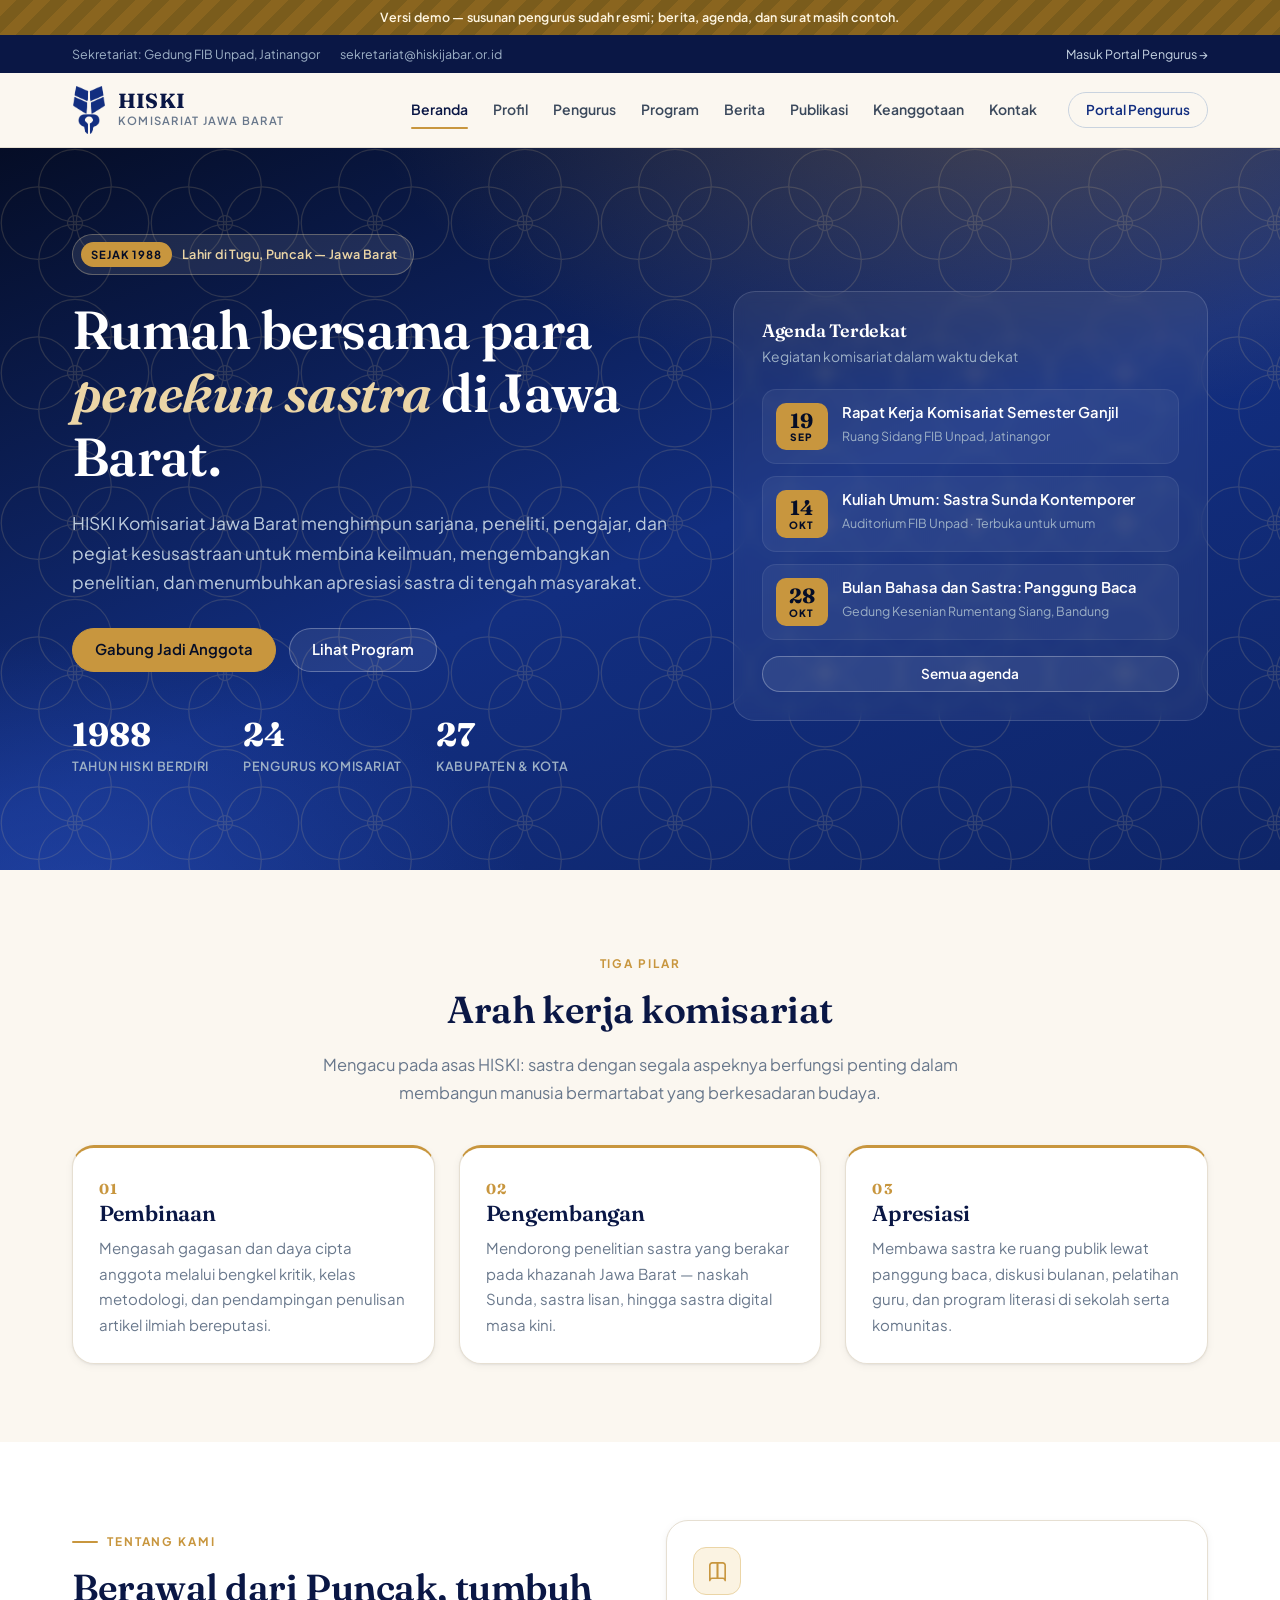
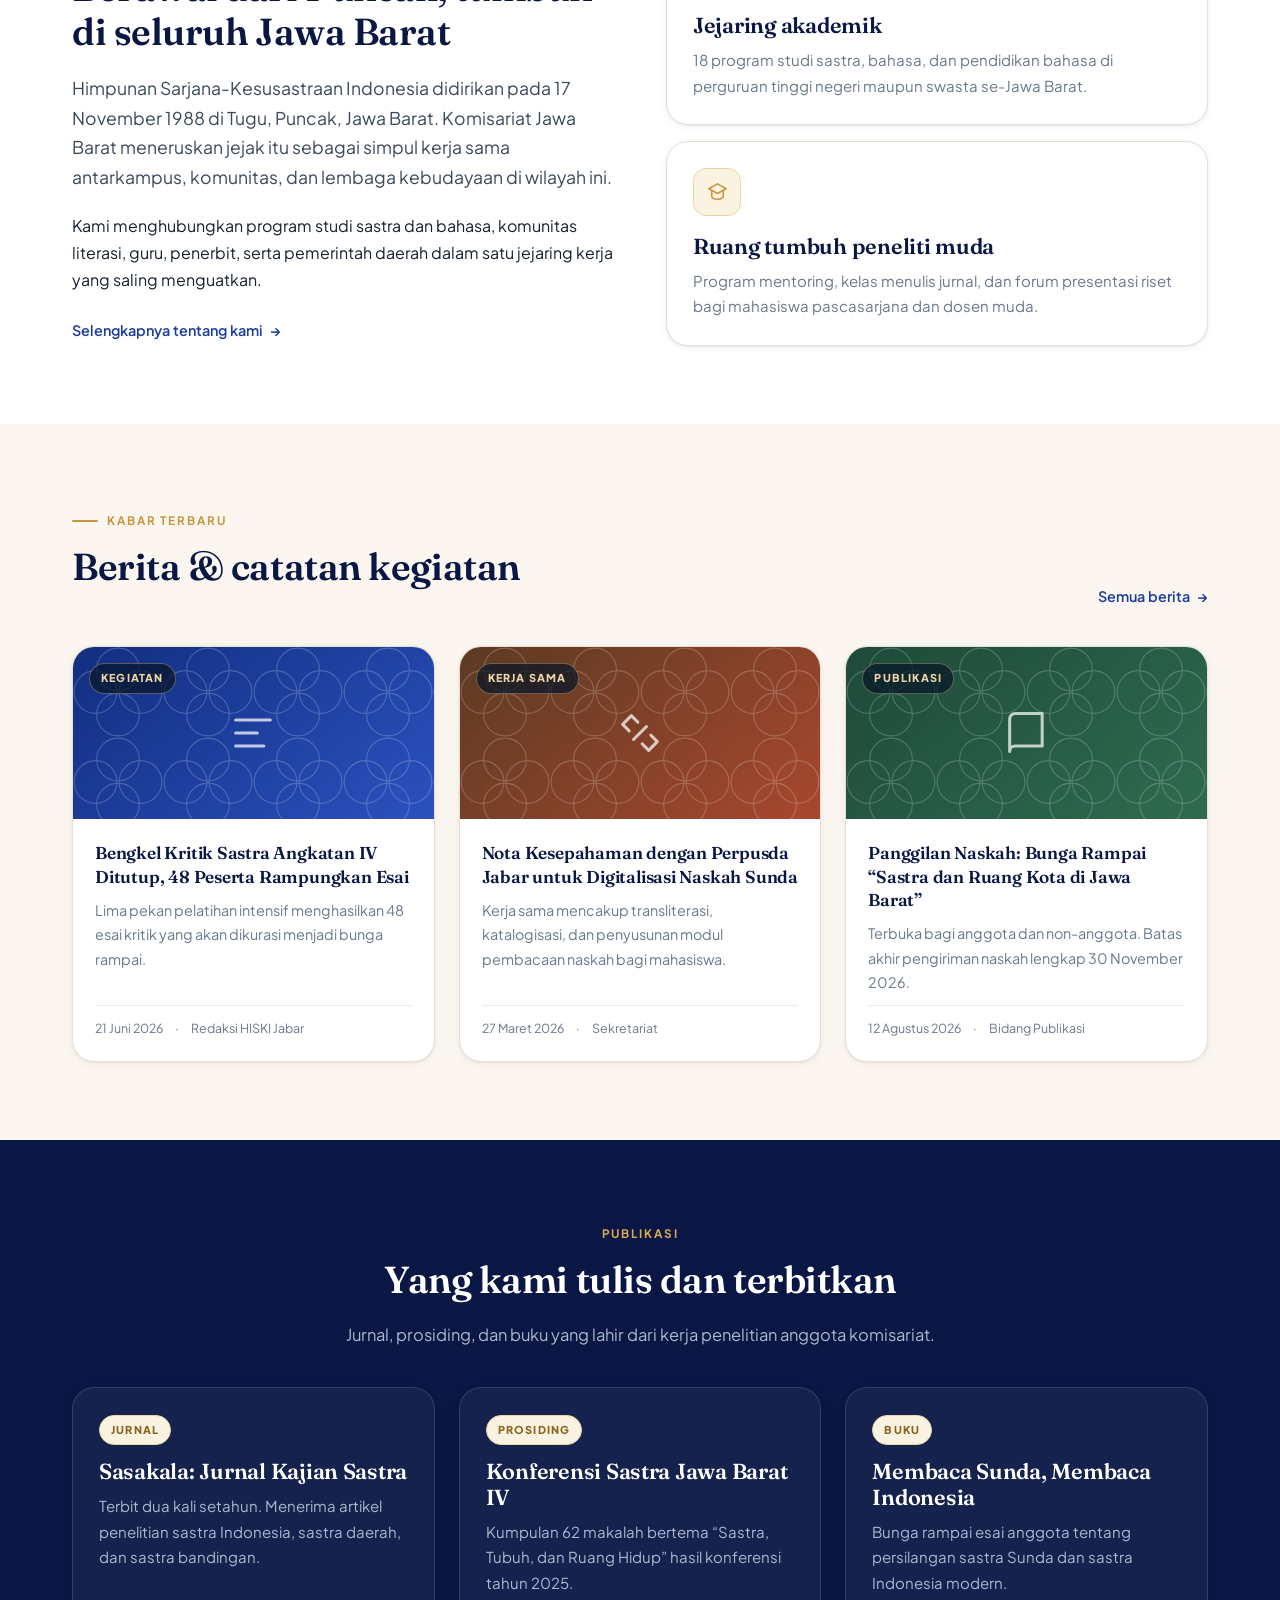
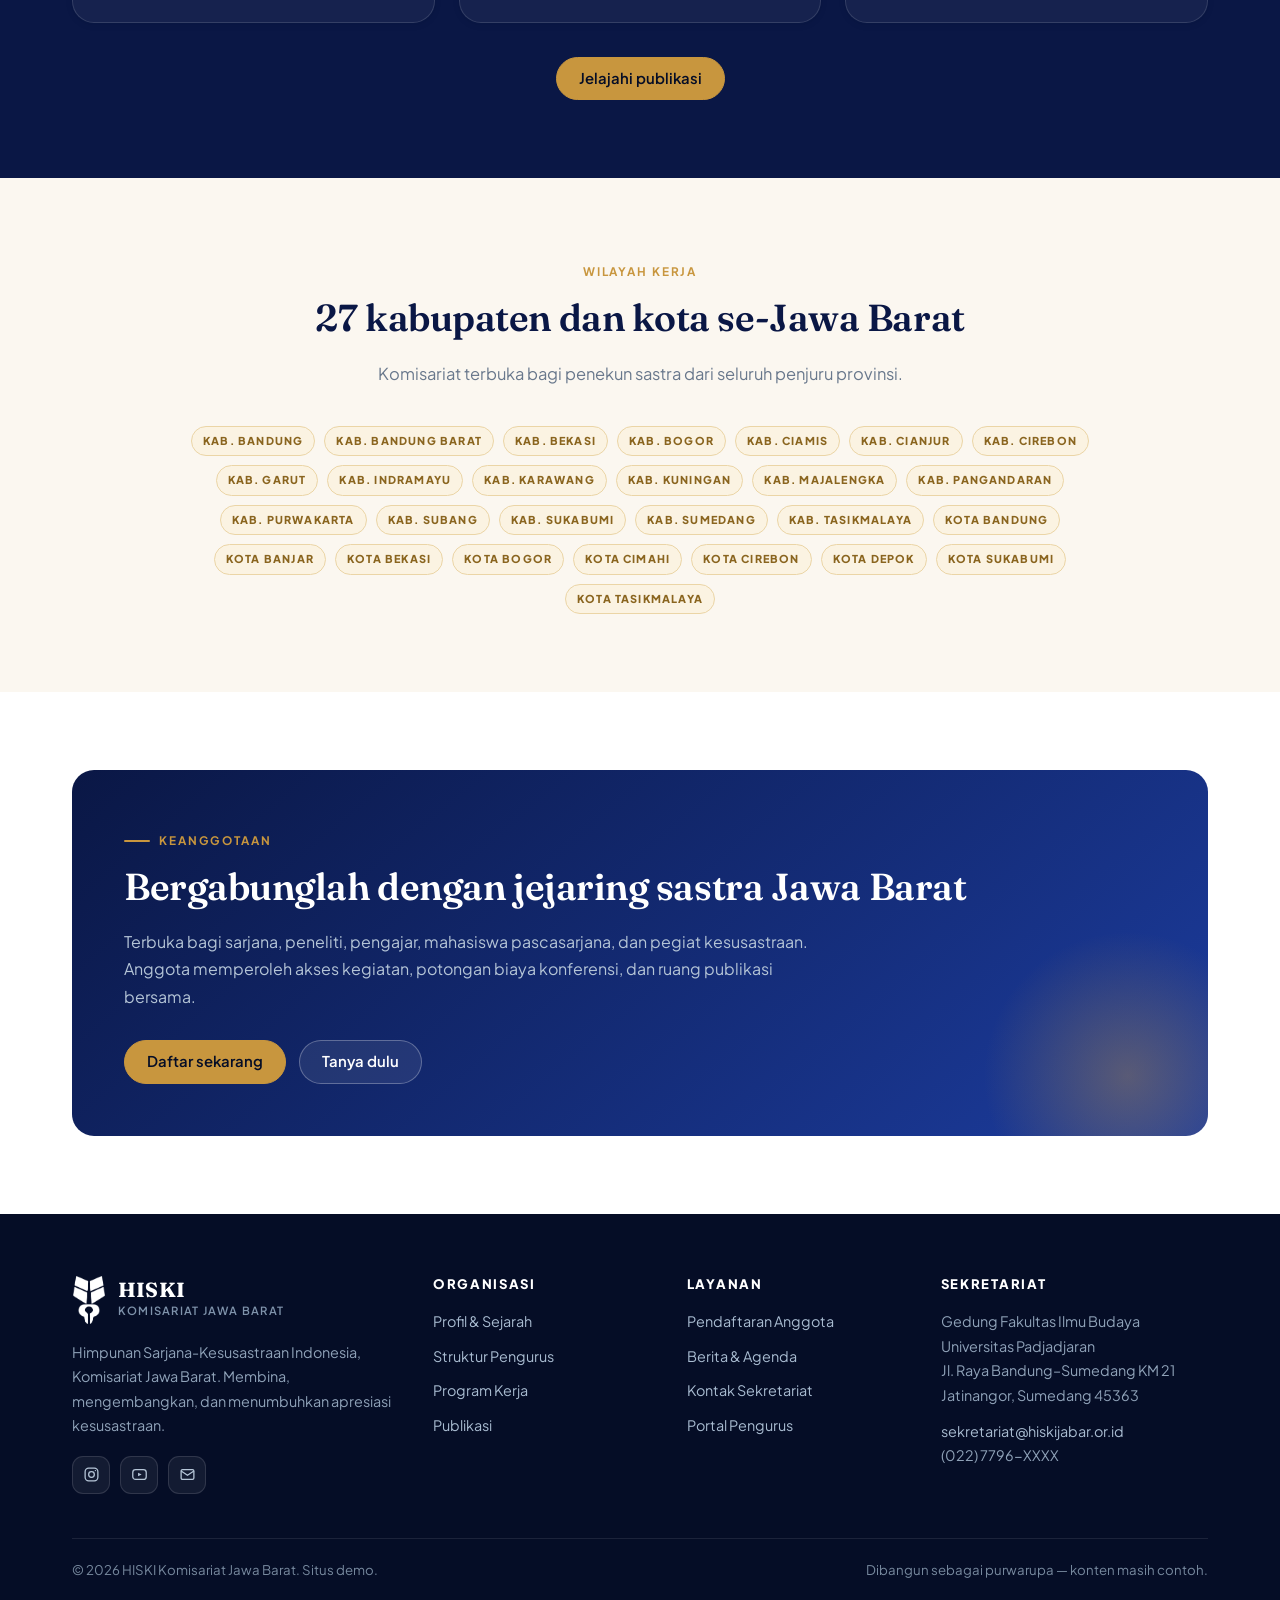
==== index.html @ 527a3829 "Deploy 2" ====
<!DOCTYPE html>
<html lang="id">
<head>
<meta charset="utf-8">
<meta name="viewport" content="width=device-width, initial-scale=1">
<title>HISKI Komisariat Jawa Barat — Himpunan Sarjana-Kesusastraan Indonesia</title>
<meta name="description" content="Situs resmi HISKI Komisariat Jawa Barat: rumah bersama sarjana, peneliti, dan pengajar kesusastraan di Jawa Barat. Program, publikasi, keanggotaan, dan agenda kegiatan.">
<meta property="og:title" content="HISKI Komisariat Jawa Barat">
<meta property="og:description" content="Rumah bersama sarjana, peneliti, dan pengajar kesusastraan di Jawa Barat.">
<meta property="og:type" content="website">
<link rel="icon" type="image/png" href="assets/img/favicon.png">
<link rel="apple-touch-icon" href="assets/img/apple-touch-icon.png">
<link rel="preconnect" href="https://fonts.googleapis.com">
<link rel="preconnect" href="https://fonts.gstatic.com" crossorigin>
<link href="https://fonts.googleapis.com/css2?family=Fraunces:opsz,wght@9..144,400;9..144,600;9..144,700&family=Plus+Jakarta+Sans:wght@400;500;600;700;800&display=swap" rel="stylesheet">
<link rel="stylesheet" href="assets/css/style.css">
</head>
<body>

<div class="demo-ribbon">Versi demo — susunan pengurus sudah resmi; berita, agenda, dan surat masih contoh.</div>

<div class="topbar">
  <div class="container">
    <div class="topbar-meta">
      <span>Sekretariat: Gedung FIB Unpad, Jatinangor</span>
      <span>sekretariat@hiskijabar.or.id</span>
    </div>
    <div><a href="portal/index.html">Masuk Portal Pengurus &rarr;</a></div>
  </div>
</div>

<header class="site-header">
  <div class="container header-inner">
    <a class="brand" href="index.html">
      <img class="brand-mark" src="assets/img/lambang-hiski.png" width="34" height="48" alt="Lambang HISKI">
      <span class="brand-text"><strong>HISKI</strong><small>Komisariat Jawa Barat</small></span>
    </a>
    <nav class="site-nav" id="siteNav">
      <a href="index.html">Beranda</a>
      <a href="profil.html">Profil</a>
      <a href="pengurus.html">Pengurus</a>
      <a href="program.html">Program</a>
      <a href="berita.html">Berita</a>
      <a href="publikasi.html">Publikasi</a>
      <a href="keanggotaan.html">Keanggotaan</a>
      <a href="kontak.html">Kontak</a>
      <a class="btn btn-primary btn-sm nav-cta" href="portal/index.html">Portal Pengurus</a>
    </nav>
    <div class="header-cta"><a class="btn btn-outline btn-sm" href="portal/index.html">Portal Pengurus</a></div>
    <button class="nav-toggle" id="navToggle" aria-label="Buka menu" aria-expanded="false"><span></span></button>
  </div>
</header>

<main>

<section class="hero">
  <div class="container">
    <div class="hero-grid">
      <div>
        <span class="hero-badge"><b>Sejak 1988</b> Lahir di Tugu, Puncak — Jawa Barat</span>
        <h1>Rumah bersama para <em>penekun sastra</em> di Jawa Barat.</h1>
        <p class="lead">HISKI Komisariat Jawa Barat menghimpun sarjana, peneliti, pengajar, dan pegiat kesusastraan untuk membina keilmuan, mengembangkan penelitian, dan menumbuhkan apresiasi sastra di tengah masyarakat.</p>
        <div class="hero-actions">
          <a class="btn btn-gold" href="keanggotaan.html">Gabung Jadi Anggota</a>
          <a class="btn btn-ghost-light" href="program.html">Lihat Program</a>
        </div>
        <div class="hero-stats">
          <div><strong>1988</strong><span>Tahun HISKI berdiri</span></div>
          <div><strong>24</strong><span>Pengurus komisariat</span></div>
          <div><strong>27</strong><span>Kabupaten &amp; kota</span></div>
        </div>
      </div>

      <aside class="hero-card">
        <h3>Agenda Terdekat</h3>
        <p>Kegiatan komisariat dalam waktu dekat</p>
        <div class="agenda-mini">
          <article>
            <span class="date-chip"><b>19</b><span>Sep</span></span>
            <div><h4>Rapat Kerja Komisariat Semester Ganjil</h4><p>Ruang Sidang FIB Unpad, Jatinangor</p></div>
          </article>
          <article>
            <span class="date-chip"><b>14</b><span>Okt</span></span>
            <div><h4>Kuliah Umum: Sastra Sunda Kontemporer</h4><p>Auditorium FIB Unpad · Terbuka untuk umum</p></div>
          </article>
          <article>
            <span class="date-chip"><b>28</b><span>Okt</span></span>
            <div><h4>Bulan Bahasa dan Sastra: Panggung Baca</h4><p>Gedung Kesenian Rumentang Siang, Bandung</p></div>
          </article>
        </div>
        <a class="btn btn-ghost-light btn-sm btn-block" href="program.html" style="margin-top:16px">Semua agenda</a>
      </aside>
    </div>
  </div>
</section>

<section class="section section--cream">
  <div class="container">
    <div class="section-head center reveal">
      <span class="eyebrow">Tiga Pilar</span>
      <h2>Arah kerja komisariat</h2>
      <p>Mengacu pada asas HISKI: sastra dengan segala aspeknya berfungsi penting dalam membangun manusia bermartabat yang berkesadaran budaya.</p>
    </div>
    <div class="grid g-3">
      <article class="card pillar reveal">
        <span class="num">01</span>
        <h3>Pembinaan</h3>
        <p>Mengasah gagasan dan daya cipta anggota melalui bengkel kritik, kelas metodologi, dan pendampingan penulisan artikel ilmiah bereputasi.</p>
      </article>
      <article class="card pillar reveal">
        <span class="num">02</span>
        <h3>Pengembangan</h3>
        <p>Mendorong penelitian sastra yang berakar pada khazanah Jawa Barat — naskah Sunda, sastra lisan, hingga sastra digital masa kini.</p>
      </article>
      <article class="card pillar reveal">
        <span class="num">03</span>
        <h3>Apresiasi</h3>
        <p>Membawa sastra ke ruang publik lewat panggung baca, diskusi bulanan, pelatihan guru, dan program literasi di sekolah serta komunitas.</p>
      </article>
    </div>
  </div>
</section>

<section class="section section--paper">
  <div class="container">
    <div class="stack-lg">
      <div class="grid g-2" style="align-items:center;gap:52px">
        <div class="reveal">
          <span class="eyebrow">Tentang Kami</span>
          <h2>Berawal dari Puncak, tumbuh di seluruh Jawa Barat</h2>
          <p class="lead">Himpunan Sarjana-Kesusastraan Indonesia didirikan pada 17 November 1988 di Tugu, Puncak, Jawa Barat. Komisariat Jawa Barat meneruskan jejak itu sebagai simpul kerja sama antarkampus, komunitas, dan lembaga kebudayaan di wilayah ini.</p>
          <p>Kami menghubungkan program studi sastra dan bahasa, komunitas literasi, guru, penerbit, serta pemerintah daerah dalam satu jejaring kerja yang saling menguatkan.</p>
          <a class="link-arrow" href="profil.html" style="margin-top:8px">Selengkapnya tentang kami</a>
        </div>
        <div class="grid" style="gap:16px" >
          <article class="card reveal">
            <div class="card-icon"><svg viewBox="0 0 24 24" fill="none" stroke="currentColor" stroke-width="1.7" stroke-linecap="round" stroke-linejoin="round"><path d="M4 5.5A2.5 2.5 0 0 1 6.5 3H12v16H6.5A2.5 2.5 0 0 0 4 21.5z"/><path d="M20 5.5A2.5 2.5 0 0 0 17.5 3H12v16h5.5a2.5 2.5 0 0 1 2.5 2.5z"/></svg></div>
            <h3>Jejaring akademik</h3>
            <p>18 program studi sastra, bahasa, dan pendidikan bahasa di perguruan tinggi negeri maupun swasta se-Jawa Barat.</p>
          </article>
          <article class="card reveal">
            <div class="card-icon"><svg viewBox="0 0 24 24" fill="none" stroke="currentColor" stroke-width="1.7" stroke-linecap="round" stroke-linejoin="round"><path d="M12 3 3 8l9 5 9-5z"/><path d="M6 10.5V16c0 1.7 2.7 3 6 3s6-1.3 6-3v-5.5"/></svg></div>
            <h3>Ruang tumbuh peneliti muda</h3>
            <p>Program mentoring, kelas menulis jurnal, dan forum presentasi riset bagi mahasiswa pascasarjana dan dosen muda.</p>
          </article>
        </div>
      </div>
    </div>
  </div>
</section>

<section class="section section--cream">
  <div class="container">
    <div class="section-head reveal" style="display:flex;justify-content:space-between;align-items:flex-end;max-width:none;gap:24px;flex-wrap:wrap">
      <div style="max-width:600px">
        <span class="eyebrow">Kabar Terbaru</span>
        <h2>Berita &amp; catatan kegiatan</h2>
      </div>
      <a class="link-arrow" href="berita.html">Semua berita</a>
    </div>
    <div class="grid g-3">
      <article class="news-card reveal">
        <div class="news-thumb"><span class="tag on-dark">Kegiatan</span>
          <svg viewBox="0 0 24 24" fill="none" stroke="currentColor" stroke-width="1.4" stroke-linecap="round"><path d="M4 6h16M4 12h10M4 18h13"/></svg></div>
        <div class="news-body">
          <h3><a href="berita.html">Bengkel Kritik Sastra Angkatan IV Ditutup, 48 Peserta Rampungkan Esai</a></h3>
          <p>Lima pekan pelatihan intensif menghasilkan 48 esai kritik yang akan dikurasi menjadi bunga rampai.</p>
          <div class="news-meta"><span>21 Juni 2026</span><span>·</span><span>Redaksi HISKI Jabar</span></div>
        </div>
      </article>
      <article class="news-card reveal">
        <div class="news-thumb t2"><span class="tag on-dark">Kerja Sama</span>
          <svg viewBox="0 0 24 24" fill="none" stroke="currentColor" stroke-width="1.4" stroke-linecap="round" stroke-linejoin="round"><path d="M7 11 4 8l4-4 3 3"/><path d="m17 13 3 3-4 4-3-3"/><path d="M9 15 15 9"/></svg></div>
        <div class="news-body">
          <h3><a href="berita.html">Nota Kesepahaman dengan Perpusda Jabar untuk Digitalisasi Naskah Sunda</a></h3>
          <p>Kerja sama mencakup transliterasi, katalogisasi, dan penyusunan modul pembacaan naskah bagi mahasiswa.</p>
          <div class="news-meta"><span>27 Maret 2026</span><span>·</span><span>Sekretariat</span></div>
        </div>
      </article>
      <article class="news-card reveal">
        <div class="news-thumb t3"><span class="tag on-dark">Publikasi</span>
          <svg viewBox="0 0 24 24" fill="none" stroke="currentColor" stroke-width="1.4" stroke-linecap="round" stroke-linejoin="round"><path d="M4 5.5A2.5 2.5 0 0 1 6.5 3H19v15H6.5A2.5 2.5 0 0 0 4 20.5z"/></svg></div>
        <div class="news-body">
          <h3><a href="berita.html">Panggilan Naskah: Bunga Rampai “Sastra dan Ruang Kota di Jawa Barat”</a></h3>
          <p>Terbuka bagi anggota dan non-anggota. Batas akhir pengiriman naskah lengkap 30 November 2026.</p>
          <div class="news-meta"><span>12 Agustus 2026</span><span>·</span><span>Bidang Publikasi</span></div>
        </div>
      </article>
    </div>
  </div>
</section>

<section class="section section--navy">
  <div class="container">
    <div class="section-head center reveal">
      <span class="eyebrow">Publikasi</span>
      <h2>Yang kami tulis dan terbitkan</h2>
      <p>Jurnal, prosiding, dan buku yang lahir dari kerja penelitian anggota komisariat.</p>
    </div>
    <div class="grid g-3">
      <article class="card reveal" style="background:rgba(255,255,255,.05);border-color:rgba(255,255,255,.13)">
        <span class="tag">Jurnal</span>
        <h3 style="color:#fff;margin-top:14px">Sasakala: Jurnal Kajian Sastra</h3>
        <p style="color:#A9BACD">Terbit dua kali setahun. Menerima artikel penelitian sastra Indonesia, sastra daerah, dan sastra bandingan.</p>
      </article>
      <article class="card reveal" style="background:rgba(255,255,255,.05);border-color:rgba(255,255,255,.13)">
        <span class="tag">Prosiding</span>
        <h3 style="color:#fff;margin-top:14px">Konferensi Sastra Jawa Barat IV</h3>
        <p style="color:#A9BACD">Kumpulan 62 makalah bertema “Sastra, Tubuh, dan Ruang Hidup” hasil konferensi tahun 2025.</p>
      </article>
      <article class="card reveal" style="background:rgba(255,255,255,.05);border-color:rgba(255,255,255,.13)">
        <span class="tag">Buku</span>
        <h3 style="color:#fff;margin-top:14px">Membaca Sunda, Membaca Indonesia</h3>
        <p style="color:#A9BACD">Bunga rampai esai anggota tentang persilangan sastra Sunda dan sastra Indonesia modern.</p>
      </article>
    </div>
    <div style="text-align:center;margin-top:34px">
      <a class="btn btn-gold" href="publikasi.html">Jelajahi publikasi</a>
    </div>
  </div>
</section>

<section class="section section--cream">
  <div class="container">
    <div class="section-head center reveal">
      <span class="eyebrow">Wilayah Kerja</span>
      <h2>27 kabupaten dan kota se-Jawa Barat</h2>
      <p>Komisariat terbuka bagi penekun sastra dari seluruh penjuru provinsi.</p>
    </div>
    <div class="reveal" style="display:flex;flex-wrap:wrap;gap:9px;justify-content:center;max-width:900px;margin-inline:auto">
      <span class="tag">Kab. Bandung</span><span class="tag">Kab. Bandung Barat</span><span class="tag">Kab. Bekasi</span>
      <span class="tag">Kab. Bogor</span><span class="tag">Kab. Ciamis</span><span class="tag">Kab. Cianjur</span>
      <span class="tag">Kab. Cirebon</span><span class="tag">Kab. Garut</span><span class="tag">Kab. Indramayu</span>
      <span class="tag">Kab. Karawang</span><span class="tag">Kab. Kuningan</span><span class="tag">Kab. Majalengka</span>
      <span class="tag">Kab. Pangandaran</span><span class="tag">Kab. Purwakarta</span><span class="tag">Kab. Subang</span>
      <span class="tag">Kab. Sukabumi</span><span class="tag">Kab. Sumedang</span><span class="tag">Kab. Tasikmalaya</span>
      <span class="tag">Kota Bandung</span><span class="tag">Kota Banjar</span><span class="tag">Kota Bekasi</span>
      <span class="tag">Kota Bogor</span><span class="tag">Kota Cimahi</span><span class="tag">Kota Cirebon</span>
      <span class="tag">Kota Depok</span><span class="tag">Kota Sukabumi</span><span class="tag">Kota Tasikmalaya</span>
    </div>
  </div>
</section>

<section class="section section--paper">
  <div class="container">
    <div class="cta-band reveal">
      <span class="eyebrow">Keanggotaan</span>
      <h2>Bergabunglah dengan jejaring sastra Jawa Barat</h2>
      <p>Terbuka bagi sarjana, peneliti, pengajar, mahasiswa pascasarjana, dan pegiat kesusastraan. Anggota memperoleh akses kegiatan, potongan biaya konferensi, dan ruang publikasi bersama.</p>
      <div class="hero-actions">
        <a class="btn btn-gold" href="keanggotaan.html">Daftar sekarang</a>
        <a class="btn btn-ghost-light" href="kontak.html">Tanya dulu</a>
      </div>
    </div>
  </div>
</section>

</main>

<footer class="site-footer">
  <div class="container">
    <div class="footer-grid">
      <div class="footer-brand">
        <a class="brand" href="index.html">
          <img class="brand-mark" src="assets/img/lambang-hiski-putih.png" width="34" height="48" alt="Lambang HISKI">
          <span class="brand-text"><strong>HISKI</strong><small>Komisariat Jawa Barat</small></span>
        </a>
        <p>Himpunan Sarjana-Kesusastraan Indonesia, Komisariat Jawa Barat. Membina, mengembangkan, dan menumbuhkan apresiasi kesusastraan.</p>
        <div class="socials">
          <a href="#" aria-label="Instagram"><svg viewBox="0 0 24 24" fill="none" stroke="currentColor" stroke-width="1.8"><rect x="3" y="3" width="18" height="18" rx="5"/><circle cx="12" cy="12" r="4"/><circle cx="17.5" cy="6.5" r="1" fill="currentColor" stroke="none"/></svg></a>
          <a href="#" aria-label="YouTube"><svg viewBox="0 0 24 24" fill="none" stroke="currentColor" stroke-width="1.8"><rect x="2.5" y="5" width="19" height="14" rx="4"/><path d="m10 9.5 5 2.5-5 2.5z" fill="currentColor" stroke="none"/></svg></a>
          <a href="#" aria-label="Surel"><svg viewBox="0 0 24 24" fill="none" stroke="currentColor" stroke-width="1.8"><rect x="3" y="5" width="18" height="14" rx="2"/><path d="m3 7 9 6 9-6"/></svg></a>
        </div>
      </div>
      <div>
        <h4>Organisasi</h4>
        <ul class="footer-links">
          <li><a href="profil.html">Profil &amp; Sejarah</a></li>
          <li><a href="pengurus.html">Struktur Pengurus</a></li>
          <li><a href="program.html">Program Kerja</a></li>
          <li><a href="publikasi.html">Publikasi</a></li>
        </ul>
      </div>
      <div>
        <h4>Layanan</h4>
        <ul class="footer-links">
          <li><a href="keanggotaan.html">Pendaftaran Anggota</a></li>
          <li><a href="berita.html">Berita &amp; Agenda</a></li>
          <li><a href="kontak.html">Kontak Sekretariat</a></li>
          <li><a href="portal/index.html">Portal Pengurus</a></li>
        </ul>
      </div>
      <div>
        <h4>Sekretariat</h4>
        <p style="font-size:.9rem;margin-bottom:12px">Gedung Fakultas Ilmu Budaya<br>Universitas Padjadjaran<br>Jl. Raya Bandung–Sumedang KM 21<br>Jatinangor, Sumedang 45363</p>
        <p style="font-size:.9rem;margin:0"><a href="mailto:sekretariat@hiskijabar.or.id">sekretariat@hiskijabar.or.id</a><br>(022) 7796-XXXX</p>
      </div>
    </div>
    <div class="footer-bottom">
      <span>&copy; <span data-year></span> HISKI Komisariat Jawa Barat. Situs demo.</span>
      <span>Dibangun sebagai purwarupa — konten masih contoh.</span>
    </div>
  </div>
</footer>

<script src="assets/js/site.js"></script>
</body>
</html>
---- assets/css/style.css ----
/* ==========================================================================
   HISKI Komisariat Jawa Barat — Stylesheet
   Palet: navy akademik + emas + kertas krem
   ========================================================================== */

:root{
  /* Biru resmi HISKI: #122E80 (diambil dari berkas logo) */
  --navy-950:#050D26;
  --navy-900:#0A1745;
  --navy-800:#122E80;
  --navy-700:#1C3C9E;
  --navy-600:#2B51BE;
  --gold:#C8963E;
  --gold-500:#D8A94F;
  --gold-200:#EBD5A6;
  --gold-050:#FBF3E2;
  --terra:#A8482F;
  --green:#2F6B4F;
  --cream:#FBF7F0;
  --paper:#FFFFFF;
  --ink:#16202E;
  --ink-soft:#3B495C;
  --muted:#69788C;
  --line:#E6DFD2;
  --line-soft:#F0EBE1;
  --radius-sm:8px;
  --radius:14px;
  --radius-lg:22px;
  --shadow-sm:0 1px 2px rgba(11,27,46,.06), 0 2px 8px rgba(11,27,46,.05);
  --shadow:0 4px 12px rgba(11,27,46,.07), 0 14px 34px rgba(11,27,46,.08);
  --shadow-lg:0 18px 50px rgba(11,27,46,.16);
  --font-display:"Fraunces","Georgia","Times New Roman",serif;
  --font-body:"Plus Jakarta Sans",system-ui,-apple-system,"Segoe UI",Roboto,sans-serif;
  --wrap:1180px;
}

*,*::before,*::after{box-sizing:border-box;}

html{scroll-behavior:smooth;-webkit-text-size-adjust:100%;}

body{
  margin:0;
  font-family:var(--font-body);
  font-size:16px;
  line-height:1.7;
  color:var(--ink);
  background:var(--cream);
  -webkit-font-smoothing:antialiased;
}

img{max-width:100%;display:block;}
a{color:var(--navy-700);text-decoration:none;}
a:hover{color:var(--terra);}

h1,h2,h3,h4{
  font-family:var(--font-display);
  font-weight:600;
  line-height:1.18;
  color:var(--navy-900);
  margin:0 0 .5em;
  letter-spacing:-.012em;
}
h1{font-size:clamp(2.1rem,4.4vw,3.35rem);}
h2{font-size:clamp(1.65rem,3vw,2.35rem);}
h3{font-size:clamp(1.15rem,1.7vw,1.4rem);}
h4{font-size:1.05rem;}
p{margin:0 0 1.05em;}
p:last-child{margin-bottom:0;}

::selection{background:var(--gold-200);color:var(--navy-900);}

/* ---------- Layout helpers ---------- */
.container{width:100%;max-width:var(--wrap);margin-inline:auto;padding-inline:22px;}
.section{padding:78px 0;}
.section--tight{padding:56px 0;}
.section--cream{background:var(--cream);}
.section--paper{background:var(--paper);}
.section--navy{background:var(--navy-900);color:#DDE5EE;}
.section--navy h2,.section--navy h3{color:#fff;}
.grid{display:grid;gap:24px;}
.g-2{grid-template-columns:repeat(2,minmax(0,1fr));}
.g-3{grid-template-columns:repeat(3,minmax(0,1fr));}
.g-4{grid-template-columns:repeat(4,minmax(0,1fr));}
.stack-lg{display:grid;gap:40px;}

.eyebrow{
  display:inline-flex;align-items:center;gap:9px;
  font-size:.735rem;font-weight:700;letter-spacing:.16em;text-transform:uppercase;
  color:var(--gold);margin-bottom:14px;
}
.eyebrow::before{content:"";width:26px;height:2px;background:currentColor;border-radius:2px;}
.section--navy .eyebrow{color:var(--gold-500);}

.section-head{max-width:660px;margin-bottom:38px;}
.section-head.center{margin-inline:auto;text-align:center;}
.section-head.center .eyebrow::before{display:none;}
.section-head p{color:var(--muted);font-size:1.03rem;}
.section--navy .section-head p{color:#A9BACD;}

.lead{font-size:1.1rem;color:var(--ink-soft);}
.muted{color:var(--muted);}
.small{font-size:.86rem;}

/* ---------- Buttons ---------- */
.btn{
  display:inline-flex;align-items:center;justify-content:center;gap:9px;
  font-family:var(--font-body);font-size:.93rem;font-weight:600;
  padding:12px 22px;border-radius:999px;border:1.5px solid transparent;
  cursor:pointer;transition:.22s ease;text-align:center;line-height:1.2;
}
.btn svg{width:17px;height:17px;flex:none;}
.btn-primary{background:var(--navy-800);color:#fff;border-color:var(--navy-800);}
.btn-primary:hover{background:var(--navy-700);border-color:var(--navy-700);color:#fff;transform:translateY(-1px);box-shadow:var(--shadow);}
.btn-gold{background:var(--gold);color:var(--navy-950);border-color:var(--gold);}
.btn-gold:hover{background:var(--gold-500);border-color:var(--gold-500);color:var(--navy-950);transform:translateY(-1px);box-shadow:0 10px 24px rgba(200,150,62,.32);}
.btn-outline{background:transparent;color:var(--navy-800);border-color:#C9D3DF;}
.btn-outline:hover{border-color:var(--navy-800);background:var(--navy-800);color:#fff;}
.btn-ghost-light{background:rgba(255,255,255,.08);color:#fff;border-color:rgba(255,255,255,.28);}
.btn-ghost-light:hover{background:rgba(255,255,255,.16);color:#fff;border-color:rgba(255,255,255,.5);}
.btn-sm{padding:9px 17px;font-size:.85rem;}
.btn-block{width:100%;}

.link-arrow{display:inline-flex;align-items:center;gap:7px;font-weight:600;font-size:.9rem;color:var(--navy-700);}
.link-arrow::after{content:"→";transition:transform .2s ease;}
.link-arrow:hover::after{transform:translateX(4px);}

/* ---------- Header ---------- */
.site-header{
  position:sticky;top:0;z-index:60;
  background:rgba(251,247,240,.92);
  backdrop-filter:saturate(1.6) blur(12px);
  border-bottom:1px solid var(--line);
}
.site-header.is-scrolled{box-shadow:0 6px 22px rgba(11,27,46,.08);}
.topbar{background:var(--navy-900);color:#9FB2C7;font-size:.78rem;}
.topbar .container{display:flex;justify-content:space-between;align-items:center;gap:16px;min-height:38px;flex-wrap:wrap;}
.topbar a{color:#C6D4E3;}
.topbar a:hover{color:var(--gold-500);}
.topbar-meta{display:flex;gap:20px;align-items:center;}
.topbar-meta span{display:inline-flex;align-items:center;gap:7px;}

.header-inner{display:flex;align-items:center;gap:20px;min-height:74px;}
.brand{display:flex;align-items:center;gap:12px;flex:none;}
.brand-mark{width:34px;height:48px;flex:none;object-fit:contain;display:block;}
.brand-text strong{
  display:block;font-family:var(--font-display);font-size:1.28rem;font-weight:700;
  color:var(--navy-900);line-height:1.05;letter-spacing:.01em;
}
.brand-text small{display:block;font-size:.705rem;color:var(--muted);letter-spacing:.11em;text-transform:uppercase;font-weight:600;}

.site-nav{display:flex;align-items:center;gap:3px;margin-left:auto;}
.site-nav a{
  position:relative;padding:9px 11px;border-radius:8px;
  font-size:.875rem;font-weight:600;color:var(--ink-soft);white-space:nowrap;
}
.site-nav a:hover{color:var(--navy-900);background:rgba(16,40,68,.05);}
.site-nav a.active{color:var(--navy-900);}
.site-nav a.active::after{
  content:"";position:absolute;left:11px;right:11px;bottom:2px;height:2px;
  background:var(--gold);border-radius:2px;
}
.site-nav .nav-cta{display:none;}
.header-cta{flex:none;}
.nav-toggle{
  display:none;width:42px;height:42px;border:1px solid var(--line);background:var(--paper);
  border-radius:11px;cursor:pointer;padding:0;align-items:center;justify-content:center;
}
.nav-toggle span{display:block;width:18px;height:2px;background:var(--navy-800);position:relative;}
.nav-toggle span::before,.nav-toggle span::after{content:"";position:absolute;left:0;width:18px;height:2px;background:var(--navy-800);transition:.2s;}
.nav-toggle span::before{top:-6px;}
.nav-toggle span::after{top:6px;}

/* ---------- Hero ---------- */
.hero{
  position:relative;overflow:hidden;
  background:
    radial-gradient(1100px 520px at 82% -8%, rgba(200,150,62,.30), transparent 62%),
    radial-gradient(760px 460px at 6% 106%, rgba(43,81,190,.55), transparent 60%),
    linear-gradient(158deg,var(--navy-950) 0%,var(--navy-800) 54%,#0E2568 100%);
  color:#E7EDF5;
}
.hero::after{
  content:"";position:absolute;inset:0;opacity:.16;pointer-events:none;
  background-image:url("data:image/svg+xml;utf8,<svg xmlns='http://www.w3.org/2000/svg' width='120' height='120' viewBox='0 0 120 120'><g fill='none' stroke='%23E5C98A' stroke-width='1'><circle cx='60' cy='30' r='29'/><circle cx='60' cy='90' r='29'/><circle cx='30' cy='60' r='29'/><circle cx='90' cy='60' r='29'/><circle cx='60' cy='60' r='6'/></g></svg>");
  background-size:150px 150px;
}
.hero .container{position:relative;z-index:2;}
.hero-grid{display:grid;grid-template-columns:1.12fr .88fr;gap:56px;align-items:center;padding:86px 0 92px;}
.hero h1{color:#fff;margin-bottom:20px;}
.hero h1 em{font-style:italic;color:var(--gold-200);}
.hero p.lead{color:#BDCCDD;max-width:56ch;font-size:1.09rem;}
.hero-badge{
  display:inline-flex;align-items:center;gap:10px;padding:7px 15px 7px 8px;
  background:rgba(255,255,255,.09);border:1px solid rgba(235,213,166,.32);
  border-radius:999px;font-size:.79rem;font-weight:600;color:var(--gold-200);
  letter-spacing:.03em;margin-bottom:24px;
}
.hero-badge b{
  background:var(--gold);color:var(--navy-950);padding:3px 10px;border-radius:999px;
  font-size:.7rem;letter-spacing:.08em;text-transform:uppercase;
}
.hero-actions{display:flex;gap:13px;flex-wrap:wrap;margin-top:30px;}
.hero-stats{display:flex;gap:34px;margin-top:46px;flex-wrap:wrap;}
.hero-stats div strong{display:block;font-family:var(--font-display);font-size:2.05rem;color:#fff;line-height:1;}
.hero-stats div span{font-size:.79rem;color:#9DB0C6;letter-spacing:.05em;text-transform:uppercase;font-weight:600;}

.hero-card{
  background:rgba(255,255,255,.055);border:1px solid rgba(255,255,255,.14);
  border-radius:var(--radius-lg);padding:28px;backdrop-filter:blur(6px);
}
.hero-card h3{color:#fff;font-size:1.12rem;margin-bottom:4px;}
.hero-card > p{color:#9DB0C6;font-size:.87rem;margin-bottom:20px;}
.agenda-mini{display:grid;gap:12px;}
.agenda-mini article{
  display:flex;gap:14px;align-items:flex-start;padding:13px;border-radius:var(--radius);
  background:rgba(255,255,255,.05);border:1px solid rgba(255,255,255,.08);transition:.2s;
}
.agenda-mini article:hover{background:rgba(255,255,255,.1);border-color:rgba(235,213,166,.3);}
.date-chip{
  flex:none;width:52px;text-align:center;background:var(--gold);color:var(--navy-950);
  border-radius:10px;padding:7px 0;line-height:1.1;
}
.date-chip b{display:block;font-family:var(--font-display);font-size:1.28rem;font-weight:700;}
.date-chip span{display:block;font-size:.63rem;font-weight:800;letter-spacing:.1em;text-transform:uppercase;}
.agenda-mini h4{color:#fff;font-family:var(--font-body);font-size:.92rem;font-weight:600;margin:0 0 3px;line-height:1.35;}
.agenda-mini p{color:#9DB0C6;font-size:.78rem;margin:0;}

/* ---------- Page hero (halaman dalam) ---------- */
.page-hero{
  background:linear-gradient(150deg,var(--navy-900),var(--navy-700));
  color:#E7EDF5;padding:58px 0 62px;position:relative;overflow:hidden;
}
.page-hero::after{
  content:"";position:absolute;right:-90px;top:-90px;width:340px;height:340px;border-radius:50%;
  background:radial-gradient(circle,rgba(200,150,62,.34),transparent 68%);
}
.page-hero .container{position:relative;z-index:2;}
.page-hero h1{color:#fff;margin-bottom:12px;}
.page-hero p{color:#B4C4D6;max-width:62ch;margin:0;}
.crumbs{font-size:.8rem;color:#8FA4BC;margin-bottom:16px;}
.crumbs a{color:#B9C9DA;}
.crumbs a:hover{color:var(--gold-500);}

/* ---------- Cards ---------- */
.card{
  background:var(--paper);border:1px solid var(--line);border-radius:var(--radius-lg);
  padding:26px;box-shadow:var(--shadow-sm);transition:.24s ease;
}
.card:hover{transform:translateY(-3px);box-shadow:var(--shadow);border-color:var(--gold-200);}
.card h3{margin-bottom:8px;}
.card p{color:var(--muted);font-size:.94rem;}
.card-icon{
  width:48px;height:48px;border-radius:13px;display:grid;place-items:center;margin-bottom:18px;
  background:var(--gold-050);color:var(--gold);border:1px solid var(--gold-200);
}
.card-icon svg{width:23px;height:23px;}

.pillar{border-top:3px solid var(--gold);}
.pillar .num{
  font-family:var(--font-display);font-size:.9rem;font-weight:700;color:var(--gold);
  letter-spacing:.1em;
}

/* ---------- Berita ---------- */
.news-card{
  background:var(--paper);border:1px solid var(--line);border-radius:var(--radius-lg);
  overflow:hidden;display:flex;flex-direction:column;transition:.24s ease;box-shadow:var(--shadow-sm);
}
.news-card:hover{transform:translateY(-4px);box-shadow:var(--shadow);}
.news-thumb{
  height:172px;position:relative;display:grid;place-items:center;overflow:hidden;
  background:linear-gradient(140deg,var(--navy-800),var(--navy-600));
}
.news-thumb.t2{background:linear-gradient(140deg,#5C3A22,var(--terra));}
.news-thumb.t3{background:linear-gradient(140deg,#1E4A3A,var(--green));}
.news-thumb.t4{background:linear-gradient(140deg,#4A3A16,var(--gold));}
.news-thumb::after{
  content:"";position:absolute;inset:0;opacity:.2;
  background-image:url("data:image/svg+xml;utf8,<svg xmlns='http://www.w3.org/2000/svg' width='80' height='80'><g fill='none' stroke='%23ffffff' stroke-width='1'><circle cx='40' cy='20' r='19'/><circle cx='40' cy='60' r='19'/><circle cx='20' cy='40' r='19'/><circle cx='60' cy='40' r='19'/></g></svg>");
  background-size:90px 90px;
}
.news-thumb svg{width:52px;height:52px;color:rgba(255,255,255,.72);position:relative;z-index:2;}
.tag{
  display:inline-block;font-size:.68rem;font-weight:800;letter-spacing:.11em;text-transform:uppercase;
  padding:5px 11px;border-radius:999px;background:var(--gold-050);color:#8A651F;border:1px solid var(--gold-200);
}
.tag.on-dark{position:absolute;left:16px;top:16px;z-index:3;background:rgba(7,20,38,.7);color:var(--gold-200);border-color:rgba(235,213,166,.35);}
.news-body{padding:22px;display:flex;flex-direction:column;flex:1;gap:10px;}
.news-body h3{font-size:1.08rem;margin:0;line-height:1.35;}
.news-body h3 a{color:var(--navy-900);}
.news-body h3 a:hover{color:var(--terra);}
.news-body p{color:var(--muted);font-size:.9rem;margin:0;}
.news-meta{display:flex;align-items:center;gap:12px;font-size:.78rem;color:var(--muted);margin-top:auto;padding-top:12px;border-top:1px solid var(--line-soft);}

/* ---------- Pengurus ---------- */
.person{
  background:var(--paper);border:1px solid var(--line);border-radius:var(--radius-lg);
  padding:24px;text-align:center;transition:.24s;box-shadow:var(--shadow-sm);
}
.person:hover{transform:translateY(-3px);box-shadow:var(--shadow);border-color:var(--gold-200);}
.avatar{
  width:78px;height:78px;border-radius:50%;margin:0 auto 16px;display:grid;place-items:center;
  font-family:var(--font-display);font-size:1.6rem;font-weight:700;color:#fff;
  background:linear-gradient(140deg,var(--navy-700),var(--navy-600));
  box-shadow:0 0 0 4px var(--gold-050), 0 0 0 5px var(--gold-200);
}
.avatar.v2{background:linear-gradient(140deg,#7A3A22,var(--terra));}
.avatar.v3{background:linear-gradient(140deg,#1E4A3A,var(--green));}
.avatar.v4{background:linear-gradient(140deg,#8A651F,var(--gold));}
.person h3{font-size:1.02rem;font-family:var(--font-body);font-weight:700;margin-bottom:3px;}
.person .role{font-size:.8rem;font-weight:700;color:var(--gold);text-transform:uppercase;letter-spacing:.08em;}
.person .inst{font-size:.84rem;color:var(--muted);margin-top:7px;}

/* ---------- Timeline ---------- */
.timeline{position:relative;padding-left:32px;}
.timeline::before{content:"";position:absolute;left:9px;top:6px;bottom:6px;width:2px;background:linear-gradient(var(--gold-200),var(--line));}
.timeline li{position:relative;list-style:none;margin-bottom:28px;}
.timeline li::before{
  content:"";position:absolute;left:-31px;top:7px;width:20px;height:20px;border-radius:50%;
  background:var(--paper);border:3px solid var(--gold);
}
.timeline h4{margin-bottom:4px;font-family:var(--font-body);font-weight:700;}
.timeline .yr{font-family:var(--font-display);font-size:.86rem;font-weight:700;color:var(--gold);letter-spacing:.06em;}
.timeline p{color:var(--muted);font-size:.92rem;margin:4px 0 0;}

/* ---------- Tabel & list umum ---------- */
.table-wrap{overflow-x:auto;border:1px solid var(--line);border-radius:var(--radius);background:var(--paper);}
table.data{width:100%;border-collapse:collapse;min-width:720px;font-size:.9rem;}
table.data th{
  text-align:left;padding:14px 16px;background:#F7F3EA;color:var(--navy-800);
  font-size:.74rem;font-weight:800;letter-spacing:.1em;text-transform:uppercase;
  border-bottom:1px solid var(--line);white-space:nowrap;
}
table.data td{padding:14px 16px;border-bottom:1px solid var(--line-soft);vertical-align:top;color:var(--ink-soft);}
table.data tbody tr:last-child td{border-bottom:none;}
table.data tbody tr:hover{background:#FCFAF6;}
.mono{font-family:ui-monospace,SFMono-Regular,"SF Mono",Menlo,Consolas,monospace;font-size:.83rem;color:var(--navy-700);}

.badge{
  display:inline-flex;align-items:center;gap:6px;font-size:.72rem;font-weight:700;
  padding:4px 10px;border-radius:999px;border:1px solid transparent;white-space:nowrap;
}
.badge-masuk{background:#E8F1FA;color:#1B4B7A;border-color:#C6DDF1;}
.badge-keluar{background:#FBF0E6;color:#8A4A1B;border-color:#F0D9BF;}
.badge-ok{background:#E7F3EC;color:#22603F;border-color:#C6E3D2;}
.badge-wait{background:#FDF3DC;color:#87671A;border-color:#F2E0B4;}
.badge-urgent{background:#FBE9E6;color:#93301D;border-color:#F3CFC8;}
.badge-neutral{background:#EEF1F5;color:#42536A;border-color:#DCE2EA;}

/* ---------- Accordion (FAQ) ---------- */
details.acc{
  background:var(--paper);border:1px solid var(--line);border-radius:var(--radius);
  padding:0;margin-bottom:12px;overflow:hidden;
}
details.acc summary{
  cursor:pointer;list-style:none;padding:18px 22px;font-weight:600;color:var(--navy-900);
  display:flex;justify-content:space-between;align-items:center;gap:16px;
}
details.acc summary::-webkit-details-marker{display:none;}
details.acc summary::after{content:"+";font-size:1.35rem;color:var(--gold);font-weight:400;line-height:1;}
details.acc[open] summary::after{content:"–";}
details.acc .acc-body{padding:0 22px 20px;color:var(--muted);font-size:.94rem;}

/* ---------- Form ---------- */
.form-grid{display:grid;gap:18px;}
.field label{display:block;font-size:.83rem;font-weight:700;color:var(--navy-800);margin-bottom:7px;}
.field label .req{color:var(--terra);}
.field input,.field select,.field textarea{
  width:100%;font-family:var(--font-body);font-size:.94rem;color:var(--ink);
  padding:12px 14px;border:1.5px solid var(--line);border-radius:var(--radius-sm);
  background:var(--paper);transition:.18s;
}
.field input:focus,.field select:focus,.field textarea:focus{
  outline:none;border-color:var(--navy-600);box-shadow:0 0 0 3px rgba(32,76,121,.13);
}
.field textarea{min-height:130px;resize:vertical;}
.field .hint{font-size:.78rem;color:var(--muted);margin-top:6px;}

.note{
  border-left:3px solid var(--gold);background:var(--gold-050);
  padding:14px 18px;border-radius:0 var(--radius-sm) var(--radius-sm) 0;font-size:.9rem;color:#7A5C1C;
}

/* ---------- Info list ---------- */
.info-list{display:grid;gap:16px;}
.info-list li{list-style:none;display:flex;gap:14px;align-items:flex-start;}
.info-list .ico{
  flex:none;width:40px;height:40px;border-radius:11px;display:grid;place-items:center;
  background:var(--gold-050);border:1px solid var(--gold-200);color:var(--gold);
}
.info-list .ico svg{width:19px;height:19px;}
.info-list b{display:block;font-size:.9rem;color:var(--navy-900);}
.info-list span{font-size:.9rem;color:var(--muted);}

.check-list{padding:0;margin:0;display:grid;gap:11px;}
.check-list li{list-style:none;display:flex;gap:11px;align-items:flex-start;font-size:.95rem;color:var(--ink-soft);}
.check-list li::before{
  content:"✓";flex:none;width:21px;height:21px;border-radius:50%;background:var(--gold-050);
  color:var(--gold);border:1px solid var(--gold-200);display:grid;place-items:center;
  font-size:.7rem;font-weight:800;margin-top:2px;
}

/* ---------- CTA band ---------- */
.cta-band{
  background:linear-gradient(140deg,var(--navy-900),var(--navy-700));
  border-radius:var(--radius-lg);padding:52px;color:#DDE5EE;position:relative;overflow:hidden;
}
.cta-band::after{
  content:"";position:absolute;right:-70px;bottom:-90px;width:300px;height:300px;border-radius:50%;
  background:radial-gradient(circle,rgba(200,150,62,.36),transparent 68%);
}
.cta-band > *{position:relative;z-index:2;}
.cta-band h2{color:#fff;}
.cta-band p{color:#B4C4D6;max-width:58ch;}

/* ---------- Footer ---------- */
.site-footer{background:var(--navy-950);color:#8FA2B8;padding:62px 0 0;font-size:.92rem;}
.site-footer h4{color:#fff;font-family:var(--font-body);font-size:.82rem;font-weight:800;letter-spacing:.13em;text-transform:uppercase;margin-bottom:18px;}
.footer-grid{display:grid;grid-template-columns:1.5fr 1fr 1fr 1.25fr;gap:40px;padding-bottom:44px;}
.site-footer a{color:#A9BCD1;}
.site-footer a:hover{color:var(--gold-500);}
.footer-links{list-style:none;padding:0;margin:0;display:grid;gap:10px;font-size:.9rem;}
.footer-brand .brand-text strong{color:#fff;}
.footer-brand .brand-text small{color:#7F93AB;}
.footer-brand p{margin-top:16px;font-size:.9rem;color:#8FA2B8;max-width:38ch;}
.socials{display:flex;gap:10px;margin-top:18px;}
.socials a{
  width:38px;height:38px;border-radius:11px;display:grid;place-items:center;
  background:rgba(255,255,255,.06);border:1px solid rgba(255,255,255,.12);color:#B6C6D8;transition:.2s;
}
.socials a:hover{background:var(--gold);border-color:var(--gold);color:var(--navy-950);}
.socials svg{width:17px;height:17px;}
.footer-bottom{
  border-top:1px solid rgba(255,255,255,.09);padding:20px 0;display:flex;
  justify-content:space-between;gap:16px;flex-wrap:wrap;font-size:.83rem;color:#77899E;
}

/* ---------- Demo ribbon ---------- */
.demo-ribbon{
  background:repeating-linear-gradient(135deg,#8A651F,#8A651F 12px,#7A5C1C 12px,#7A5C1C 24px);
  color:#FFF6E2;text-align:center;font-size:.78rem;font-weight:600;padding:7px 16px;letter-spacing:.02em;
}

/* ==========================================================================
   PORTAL PENGURUS
   ========================================================================== */
body.portal{background:#F4F6F9;}

.auth-wrap{min-height:100vh;display:grid;grid-template-columns:1.05fr .95fr;}
.auth-side{
  background:
    radial-gradient(760px 420px at 20% 0%, rgba(200,150,62,.28), transparent 60%),
    linear-gradient(158deg,var(--navy-950),var(--navy-800));
  color:#DDE5EE;padding:56px;display:flex;flex-direction:column;justify-content:space-between;
  position:relative;overflow:hidden;
}
.auth-side::after{
  content:"";position:absolute;inset:0;opacity:.14;pointer-events:none;
  background-image:url("data:image/svg+xml;utf8,<svg xmlns='http://www.w3.org/2000/svg' width='120' height='120'><g fill='none' stroke='%23E5C98A' stroke-width='1'><circle cx='60' cy='30' r='29'/><circle cx='60' cy='90' r='29'/><circle cx='30' cy='60' r='29'/><circle cx='90' cy='60' r='29'/></g></svg>");
  background-size:150px 150px;
}
.auth-side > *{position:relative;z-index:2;}
.auth-side h2{color:#fff;font-size:2rem;}
.auth-side p{color:#AFC0D4;}
.auth-main{display:grid;place-items:center;padding:44px 24px;background:var(--cream);}
.auth-card{width:100%;max-width:420px;}
.auth-card .brand{justify-content:center;margin-bottom:26px;}

.portal-shell{display:grid;grid-template-columns:262px 1fr;min-height:100vh;}
.portal-side{
  background:var(--navy-950);color:#94A7BD;padding:22px 16px;display:flex;flex-direction:column;gap:8px;
  position:sticky;top:0;height:100vh;overflow-y:auto;
}
.portal-side .brand{padding:8px 10px 18px;border-bottom:1px solid rgba(255,255,255,.09);margin-bottom:12px;}
.portal-side .brand-text strong{color:#fff;font-size:1.14rem;}
.portal-side .brand-text small{color:#7F93AB;font-size:.62rem;}
.side-label{font-size:.66rem;font-weight:800;letter-spacing:.14em;text-transform:uppercase;color:#6C7F95;padding:14px 12px 6px;}
.side-nav{display:grid;gap:3px;}
.side-nav a{
  display:flex;align-items:center;gap:11px;padding:10px 12px;border-radius:10px;
  color:#A9BCD1;font-size:.9rem;font-weight:500;transition:.18s;
}
.side-nav a svg{width:18px;height:18px;flex:none;opacity:.85;}
.side-nav a:hover{background:rgba(255,255,255,.07);color:#fff;}
.side-nav a.active{background:var(--gold);color:var(--navy-950);font-weight:700;}
.side-nav a.active svg{opacity:1;}
.side-foot{margin-top:auto;padding-top:16px;border-top:1px solid rgba(255,255,255,.09);}

.portal-main{min-width:0;display:flex;flex-direction:column;}
.portal-top{
  background:var(--paper);border-bottom:1px solid #E3E8EE;padding:16px 28px;
  display:flex;align-items:center;gap:18px;position:sticky;top:0;z-index:20;
}
.portal-top h1{font-size:1.32rem;margin:0;}
.portal-top .sub{font-size:.83rem;color:var(--muted);}
.portal-user{margin-left:auto;display:flex;align-items:center;gap:12px;}
.portal-user .who{text-align:right;line-height:1.3;}
.portal-user .who b{display:block;font-size:.88rem;color:var(--navy-900);}
.portal-user .who span{font-size:.75rem;color:var(--muted);}
.portal-user .av{
  width:40px;height:40px;border-radius:50%;display:grid;place-items:center;font-weight:700;font-size:.9rem;
  background:linear-gradient(140deg,var(--navy-700),var(--navy-600));color:#fff;
}
.portal-body{padding:28px;display:grid;gap:24px;align-content:start;}

.stat-grid{display:grid;grid-template-columns:repeat(4,minmax(0,1fr));gap:18px;}
.stat{
  background:var(--paper);border:1px solid #E3E8EE;border-radius:var(--radius);padding:20px;
  display:flex;gap:15px;align-items:flex-start;
}
.stat .ico{width:42px;height:42px;border-radius:12px;display:grid;place-items:center;flex:none;}
.stat .ico svg{width:20px;height:20px;}
.i-blue{background:#E8F1FA;color:#1B4B7A;}
.i-gold{background:var(--gold-050);color:#8A651F;}
.i-green{background:#E7F3EC;color:#22603F;}
.i-terra{background:#FBE9E6;color:#93301D;}
.stat b{display:block;font-family:var(--font-display);font-size:1.85rem;line-height:1;color:var(--navy-900);}
.stat span{font-size:.8rem;color:var(--muted);}
.stat .delta{font-size:.73rem;font-weight:700;color:var(--green);}

.split-2{display:grid;grid-template-columns:1.55fr 1fr;gap:24px;align-items:start;}
@media (max-width:1100px){ .split-2{grid-template-columns:1fr;} }

.panel{background:var(--paper);border:1px solid #E3E8EE;border-radius:var(--radius);overflow:hidden;}
.panel-head{
  padding:17px 20px;border-bottom:1px solid #EDF1F5;display:flex;align-items:center;gap:14px;flex-wrap:wrap;
}
.panel-head h3{margin:0;font-size:1.02rem;font-family:var(--font-body);font-weight:700;}
.panel-head .spacer{margin-left:auto;}
.panel-body{padding:20px;}
.panel-body.flush{padding:0;}

.toolbar{display:flex;gap:10px;flex-wrap:wrap;align-items:center;padding:16px 20px;border-bottom:1px solid #EDF1F5;background:#FAFBFC;}
.toolbar input[type="search"],.toolbar select{
  font-family:var(--font-body);font-size:.88rem;padding:9px 13px;border:1.5px solid #DDE3EA;
  border-radius:9px;background:var(--paper);color:var(--ink);
}
.toolbar input[type="search"]{min-width:250px;flex:1;}
.toolbar input:focus,.toolbar select:focus{outline:none;border-color:var(--navy-600);box-shadow:0 0 0 3px rgba(32,76,121,.12);}

.row-action{
  border:1px solid #DDE3EA;background:var(--paper);border-radius:8px;padding:6px 12px;
  font-family:var(--font-body);font-size:.79rem;font-weight:600;color:var(--navy-700);cursor:pointer;transition:.18s;
}
.row-action:hover{background:var(--navy-800);border-color:var(--navy-800);color:#fff;}

.empty{padding:44px 20px;text-align:center;color:var(--muted);}
.empty svg{width:42px;height:42px;opacity:.35;margin-bottom:12px;}

.timeline-mini{display:grid;gap:2px;}
.timeline-mini li{list-style:none;display:flex;gap:13px;padding:12px 0;border-bottom:1px solid #F0F3F6;}
.timeline-mini li:last-child{border-bottom:none;}
.timeline-mini .dot{width:9px;height:9px;border-radius:50%;background:var(--gold);margin-top:8px;flex:none;}
.timeline-mini b{display:block;font-size:.9rem;color:var(--navy-900);font-weight:600;}
.timeline-mini span{font-size:.79rem;color:var(--muted);}

/* Modal */
.modal-backdrop{
  position:fixed;inset:0;background:rgba(7,20,38,.55);backdrop-filter:blur(3px);
  display:grid;place-items:center;padding:24px;z-index:200;
}
.modal{
  background:var(--paper);border-radius:var(--radius-lg);width:100%;max-width:760px;
  max-height:88vh;display:flex;flex-direction:column;box-shadow:var(--shadow-lg);overflow:hidden;
}
.modal-head{padding:18px 24px;border-bottom:1px solid #EDF1F5;display:flex;align-items:center;gap:14px;}
.modal-head h3{margin:0;font-size:1.05rem;font-family:var(--font-body);font-weight:700;}
.modal-close{
  margin-left:auto;width:34px;height:34px;border-radius:9px;border:1px solid #DDE3EA;background:var(--paper);
  cursor:pointer;font-size:1.15rem;line-height:1;color:var(--muted);
}
.modal-close:hover{background:#F3F5F8;color:var(--ink);}
.modal-body{padding:24px;overflow-y:auto;}
.modal-foot{padding:16px 24px;border-top:1px solid #EDF1F5;display:flex;gap:10px;justify-content:flex-end;background:#FAFBFC;}

.kv{display:grid;grid-template-columns:150px 1fr;gap:10px 18px;font-size:.9rem;}
.kv dt{color:var(--muted);font-weight:600;}
.kv dd{margin:0;color:var(--ink);}

/* Pratinjau surat */
.letter-note{
  background:#FBE9E6;border:1px solid #F3CFC8;color:#93301D;border-radius:10px 10px 0 0;
  border-bottom:none;padding:9px 16px;font-size:.78rem;font-weight:700;letter-spacing:.03em;
}
.letter{
  position:relative;overflow:hidden;
  background:#fff;border:1px solid var(--line);border-radius:0 0 10px 10px;padding:34px 38px;
  font-size:.88rem;line-height:1.75;color:#22303F;box-shadow:inset 0 0 0 1px #fff;
}
.letter::before{
  content:"CONTOH";position:absolute;inset:0;display:grid;place-items:center;
  font-family:var(--font-display);font-size:clamp(3rem,9vw,5.5rem);font-weight:700;
  color:rgba(168,72,47,.075);transform:rotate(-22deg);letter-spacing:.28em;
  pointer-events:none;user-select:none;z-index:1;
}
.letter > *{position:relative;z-index:2;}
.letter-head{display:flex;gap:16px;align-items:center;border-bottom:3px double var(--navy-800);padding-bottom:14px;margin-bottom:20px;}
.letter-head .mark{height:66px;width:auto;flex:none;object-fit:contain;}
.letter-head h4{margin:0;font-family:var(--font-display);font-size:1.05rem;letter-spacing:.02em;}
.letter-head p{margin:1px 0 0;font-size:.74rem;color:var(--muted);line-height:1.45;}
.letter .sign{margin-top:34px;text-align:right;}
.letter .sign .name{font-weight:700;text-decoration:underline;margin-top:52px;}

.toast{
  position:fixed;left:50%;bottom:28px;transform:translateX(-50%);
  background:var(--navy-900);color:#fff;padding:12px 20px;border-radius:999px;
  font-size:.87rem;box-shadow:var(--shadow-lg);z-index:300;
}

/* ---------- Reveal ---------- */
.reveal{opacity:0;transform:translateY(14px);transition:opacity .55s ease,transform .55s ease;}
.reveal.in{opacity:1;transform:none;}
@media (prefers-reduced-motion:reduce){
  .reveal{opacity:1;transform:none;transition:none;}
  html{scroll-behavior:auto;}
}

/* ---------- Responsive ---------- */
@media (max-width:1180px){
  .site-nav a{padding:9px 8px;font-size:.84rem;}
  .brand-mark{width:40px;height:40px;}
}
/* Di bawah lebar ini menu berubah menjadi tombol hamburger */
@media (max-width:1080px){
  .nav-toggle{display:flex;}
  .header-cta{display:none;}
  .site-nav{
    position:absolute;left:0;right:0;top:100%;background:var(--paper);
    border-bottom:1px solid var(--line);box-shadow:var(--shadow);
    flex-direction:column;align-items:stretch;gap:0;padding:10px 16px 18px;display:none;
  }
  .site-nav.open{display:flex;}
  .site-nav a{padding:12px 10px;font-size:.95rem;border-bottom:1px solid var(--line-soft);border-radius:0;}
  .site-nav a.active::after{display:none;}
  .site-nav .nav-cta{display:inline-flex;margin-top:12px;border-bottom:none;}
  .header-inner{min-height:66px;}
}
@media (max-width:940px){
  .hero-grid{grid-template-columns:1fr;gap:40px;padding:56px 0 64px;}
  .g-4{grid-template-columns:repeat(2,minmax(0,1fr));}
  .g-3{grid-template-columns:repeat(2,minmax(0,1fr));}
  .footer-grid{grid-template-columns:1fr 1fr;gap:32px;}
  .auth-wrap{grid-template-columns:1fr;}
  .auth-side{display:none;}
  .stat-grid{grid-template-columns:repeat(2,minmax(0,1fr));}
  .portal-shell{grid-template-columns:1fr;}
  .portal-side{position:static;height:auto;flex-direction:row;flex-wrap:wrap;align-items:center;gap:6px;padding:12px 16px;}
  .portal-side .brand{border-bottom:none;padding:0 12px 0 0;margin:0;}
  .portal-side .side-label,.portal-side .side-foot{display:none;}
  .side-nav{display:flex;flex-wrap:wrap;}
  .side-nav a{padding:8px 11px;font-size:.83rem;}
}
@media (max-width:820px){
  .section{padding:56px 0;}
  .g-2,.g-3,.g-4{grid-template-columns:1fr;}
  .cta-band{padding:34px 26px;}
  .topbar-meta{display:none;}
  .kv{grid-template-columns:1fr;gap:2px 0;}
  .kv dd{margin-bottom:10px;}
  .letter{padding:22px 20px;}
  .portal-body,.portal-top{padding:18px;}
  .stat-grid{grid-template-columns:1fr;}
}
@media (max-width:560px){
  .hero-stats{gap:24px;}
  .footer-grid{grid-template-columns:1fr;}
  .toolbar input[type="search"]{min-width:100%;}
}

/* ---------- Print ---------- */
@media print{
  .site-header,.site-footer,.portal-side,.portal-top,.modal-foot,.demo-ribbon,.toolbar{display:none!important;}
  body{background:#fff;}
  .modal-backdrop{position:static;background:none;padding:0;}
  .modal{max-width:100%;box-shadow:none;max-height:none;}
}
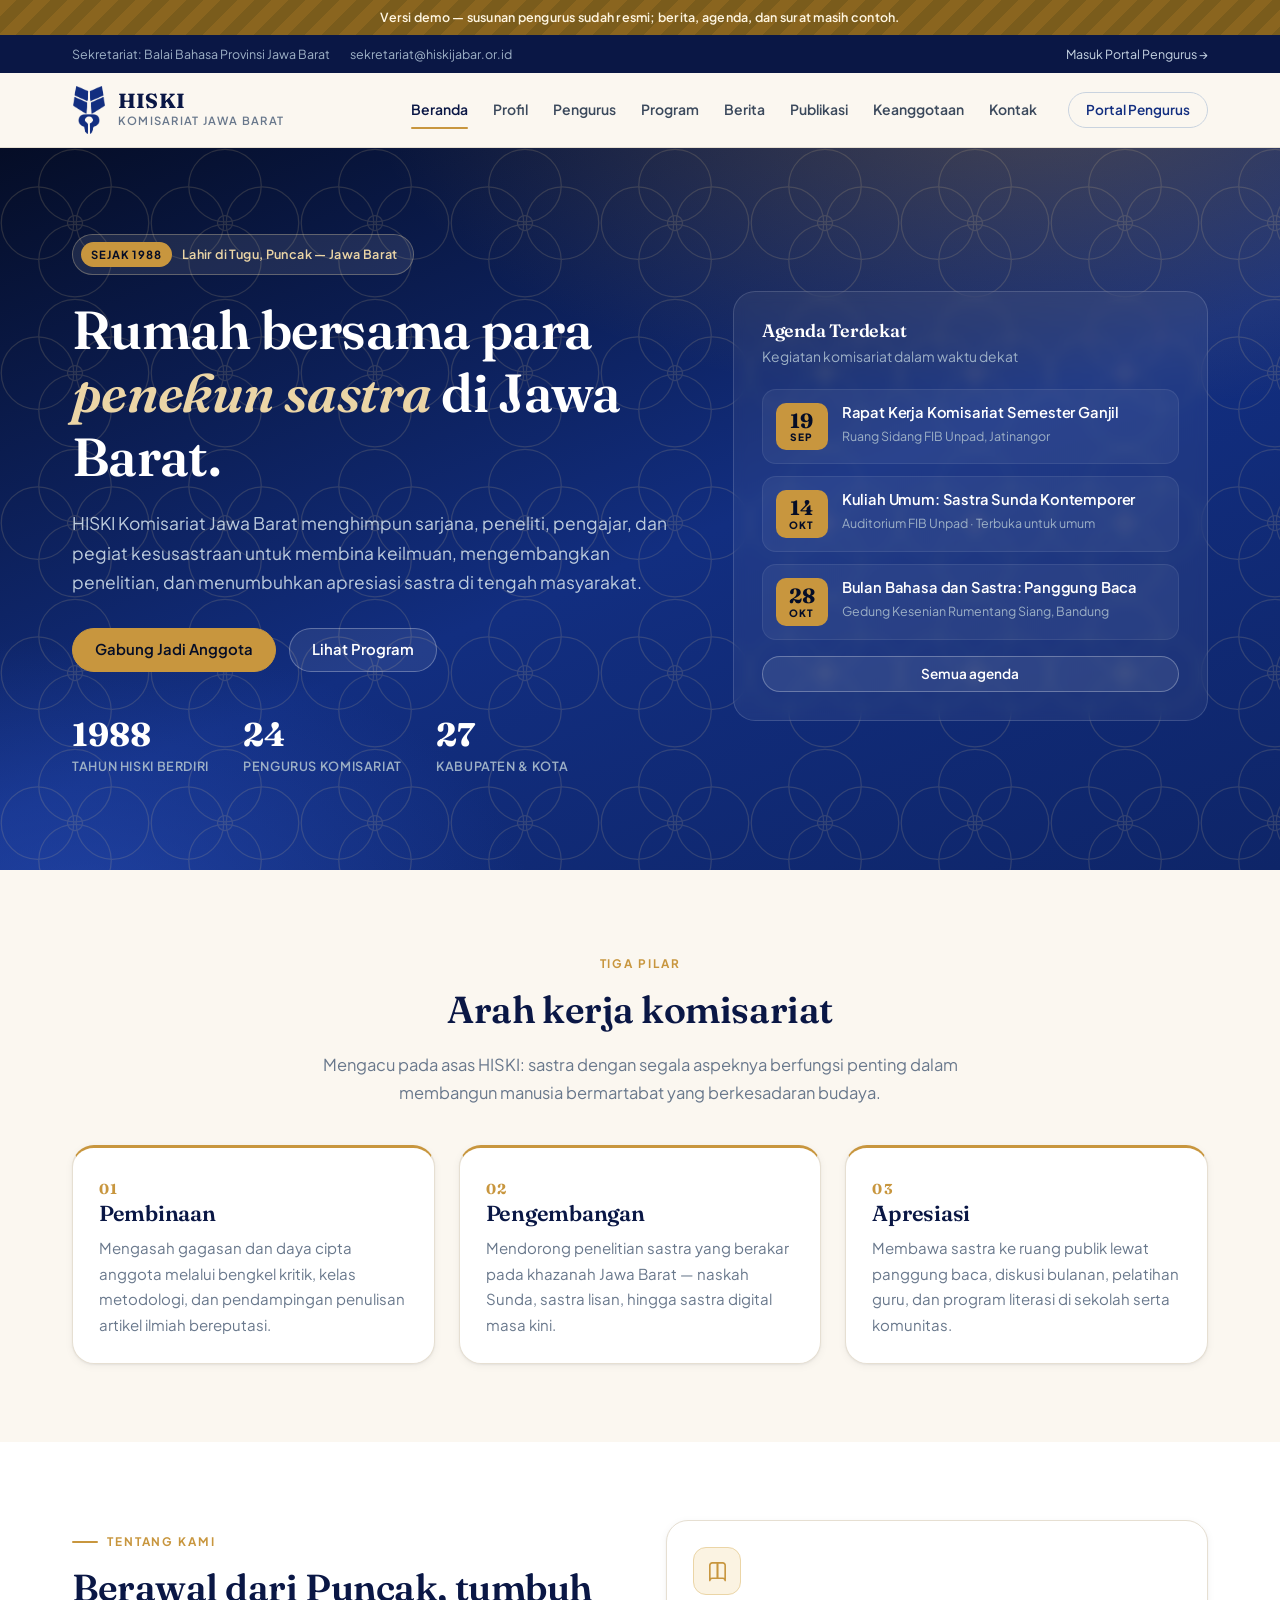
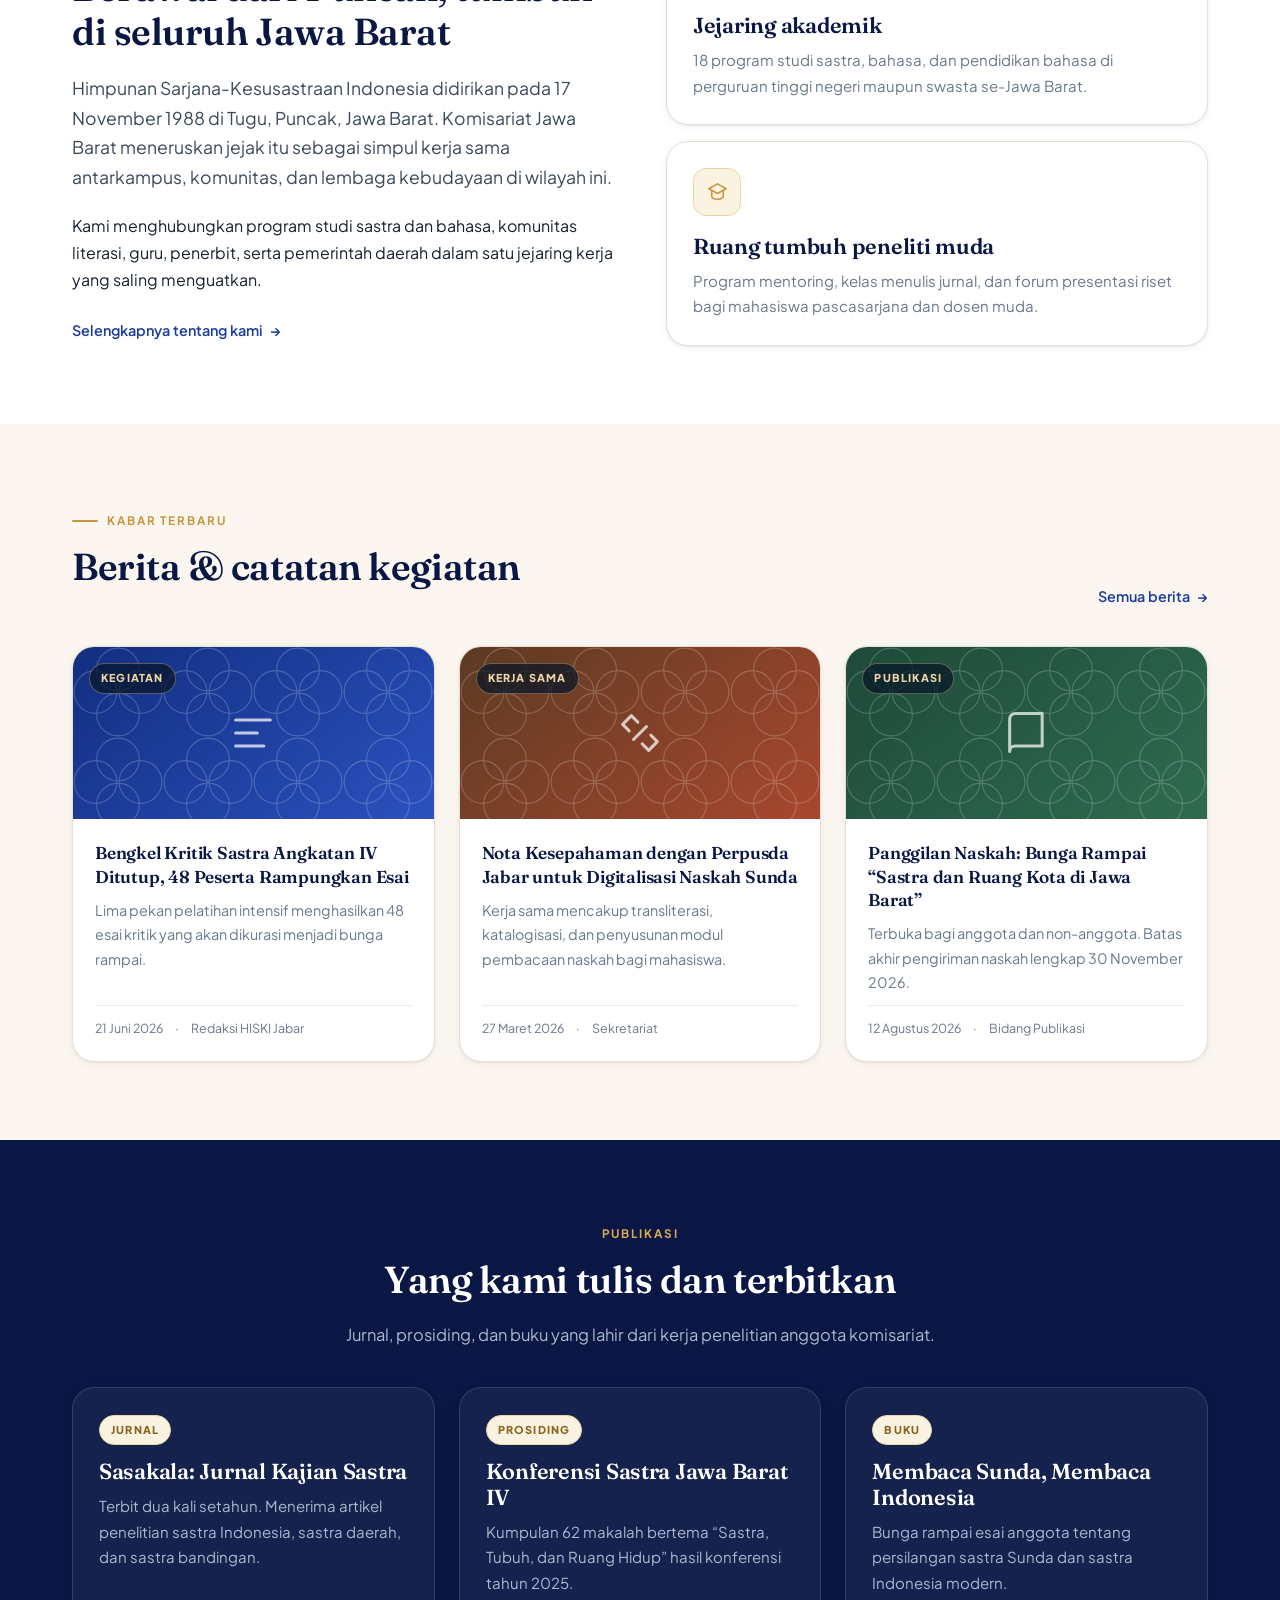
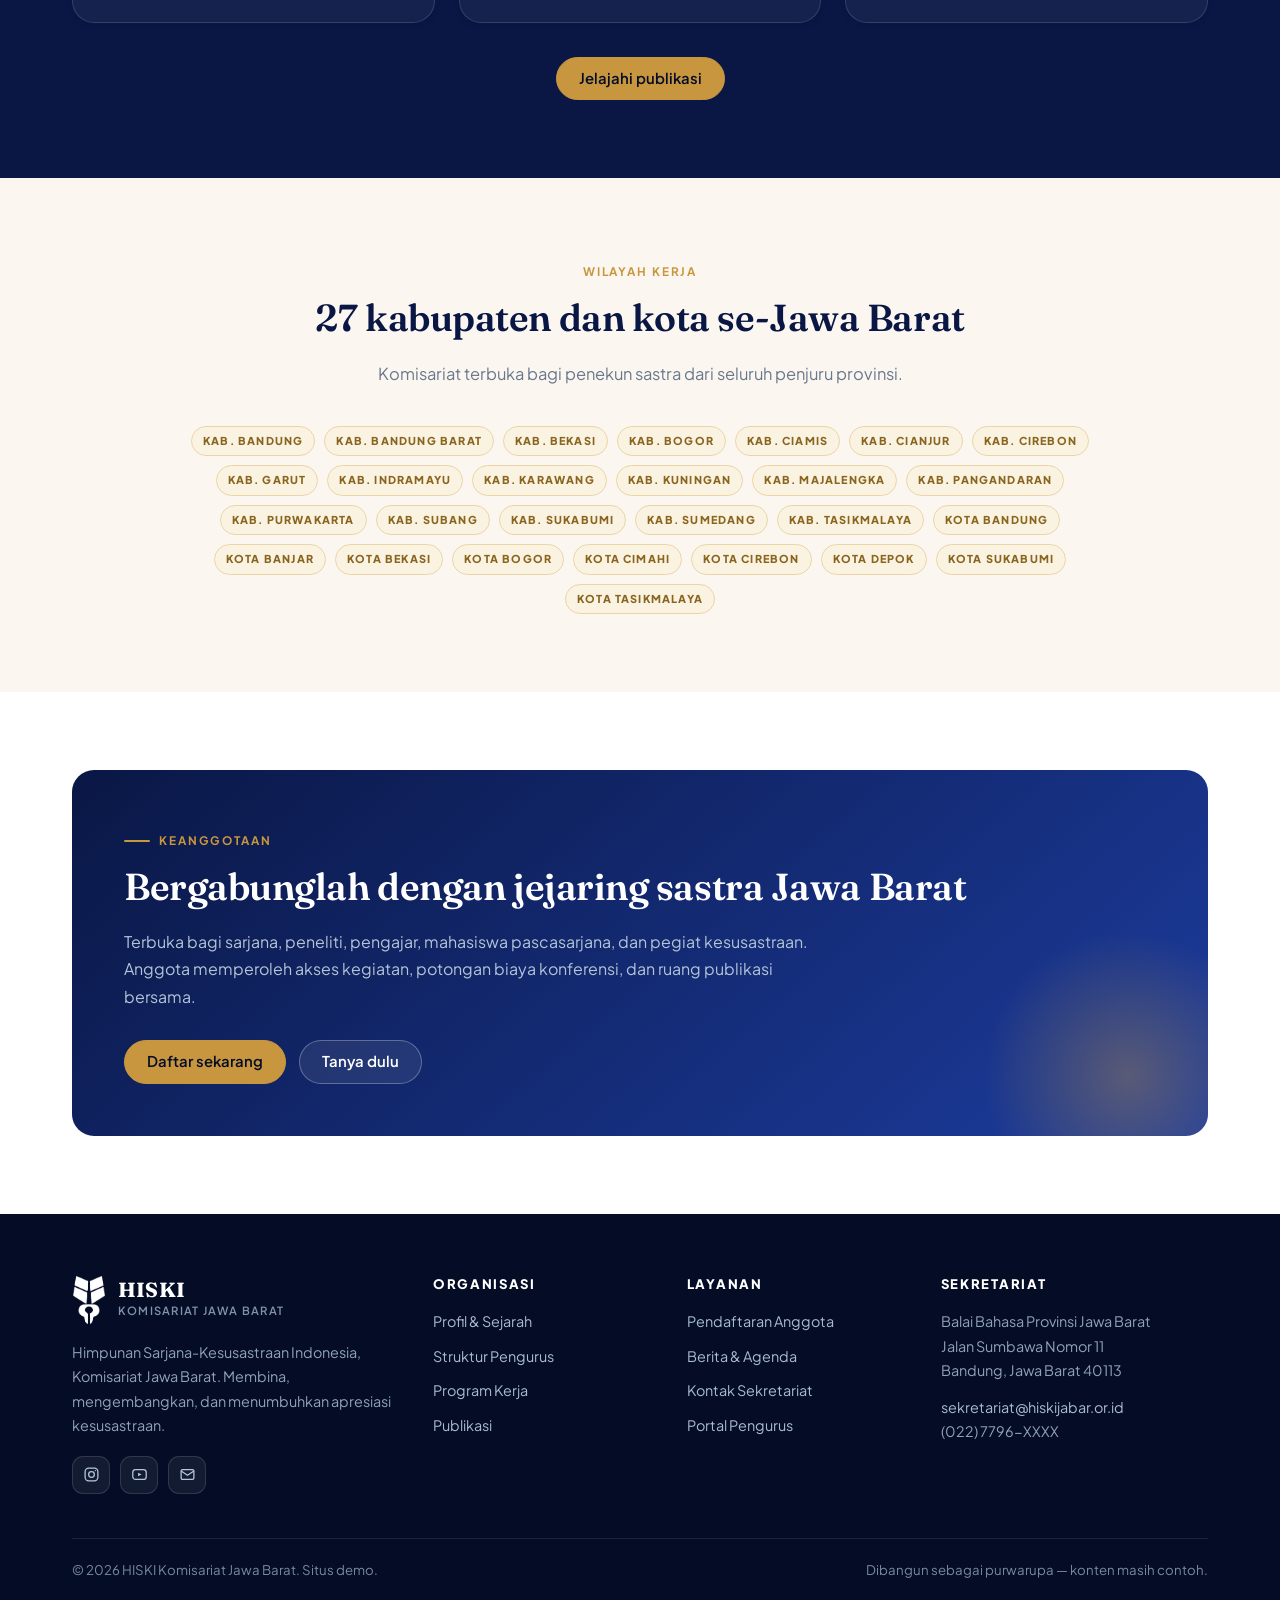
==== commit b761edfd: "Update index.html" ====
--- a/index.html
+++ b/index.html
@@ -22,7 +22,7 @@
 <div class="topbar">
   <div class="container">
     <div class="topbar-meta">
-      <span>Sekretariat: Gedung FIB Unpad, Jatinangor</span>
+      <span>Sekretariat: Balai Bahasa Provinsi Jawa Barat</span>
       <span>sekretariat@hiskijabar.or.id</span>
     </div>
     <div><a href="portal/index.html">Masuk Portal Pengurus &rarr;</a></div>
@@ -292,7 +292,7 @@
       </div>
       <div>
         <h4>Sekretariat</h4>
-        <p style="font-size:.9rem;margin-bottom:12px">Gedung Fakultas Ilmu Budaya<br>Universitas Padjadjaran<br>Jl. Raya Bandung–Sumedang KM 21<br>Jatinangor, Sumedang 45363</p>
+        <p style="font-size:.9rem;margin-bottom:12px">Balai Bahasa Provinsi Jawa Barat<br>Jalan Sumbawa Nomor 11<br>Bandung, Jawa Barat 40113</p>
         <p style="font-size:.9rem;margin:0"><a href="mailto:sekretariat@hiskijabar.or.id">sekretariat@hiskijabar.or.id</a><br>(022) 7796-XXXX</p>
       </div>
     </div>
